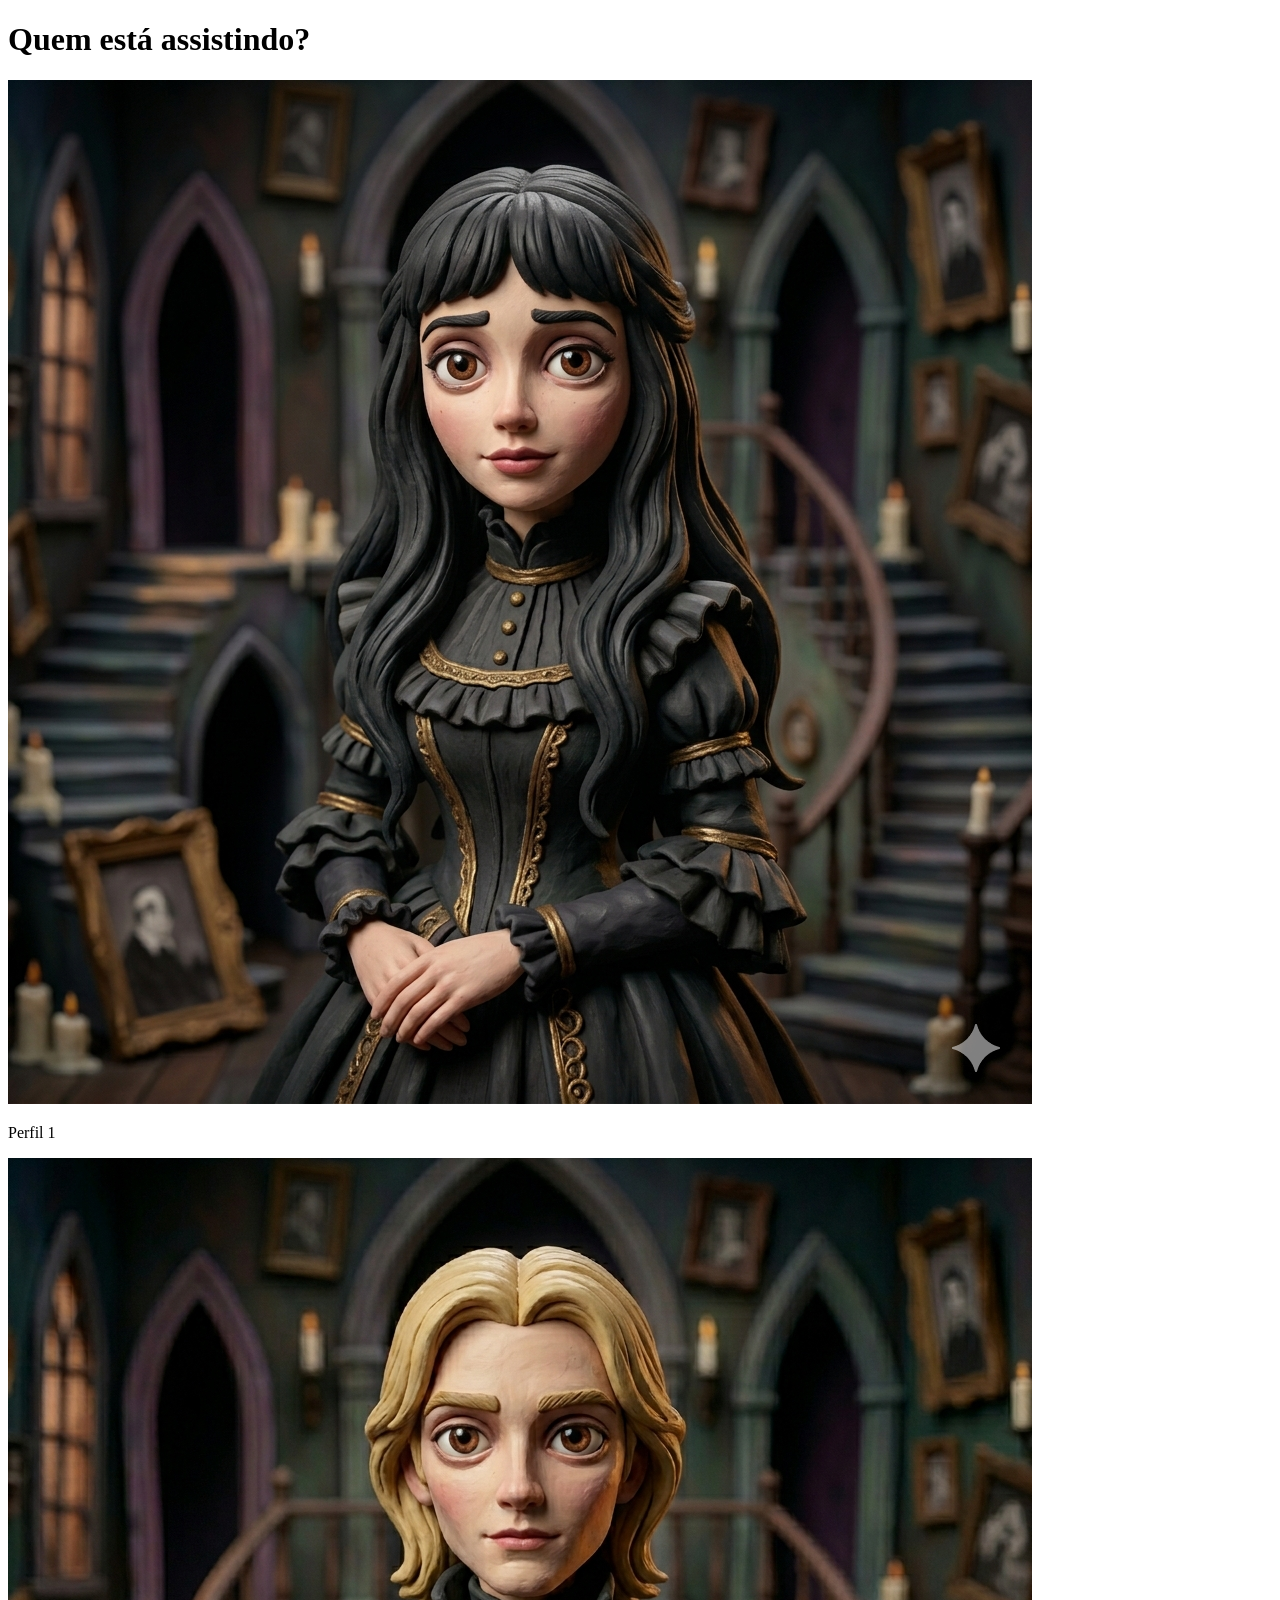
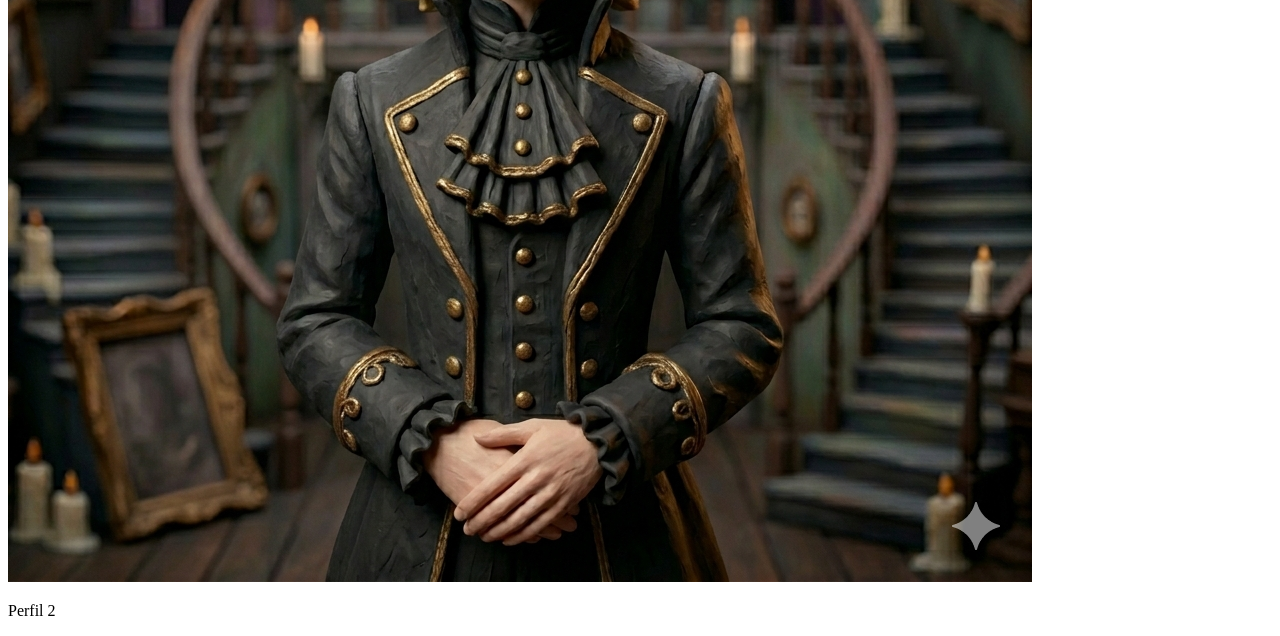
==== index.html @ 09abce7a "innitial commit" ====
<!DOCTYPE html>
<html lang="pt-BR">
<head>
    <meta charset="UTF-8">
    <meta name="viewport" content="width=device-width, initial-scale=1.0">
    <title>Netflix</title>
</head>
<body>
    <main>
        <h1>Quem está assistindo?</h1>
        <div class="profiles">
            <div class="profile">
                <img src="/assets/perfil1.png" alt="Perfil 1">
                <p>Perfil 1</p>
            </div>
            <div class="profile">
                <img src="/assets/perfil2.png" alt="Perfil 2">
                <p>Perfil 2</p>
            </div>
        </div>

    </main>
</body>
</html>
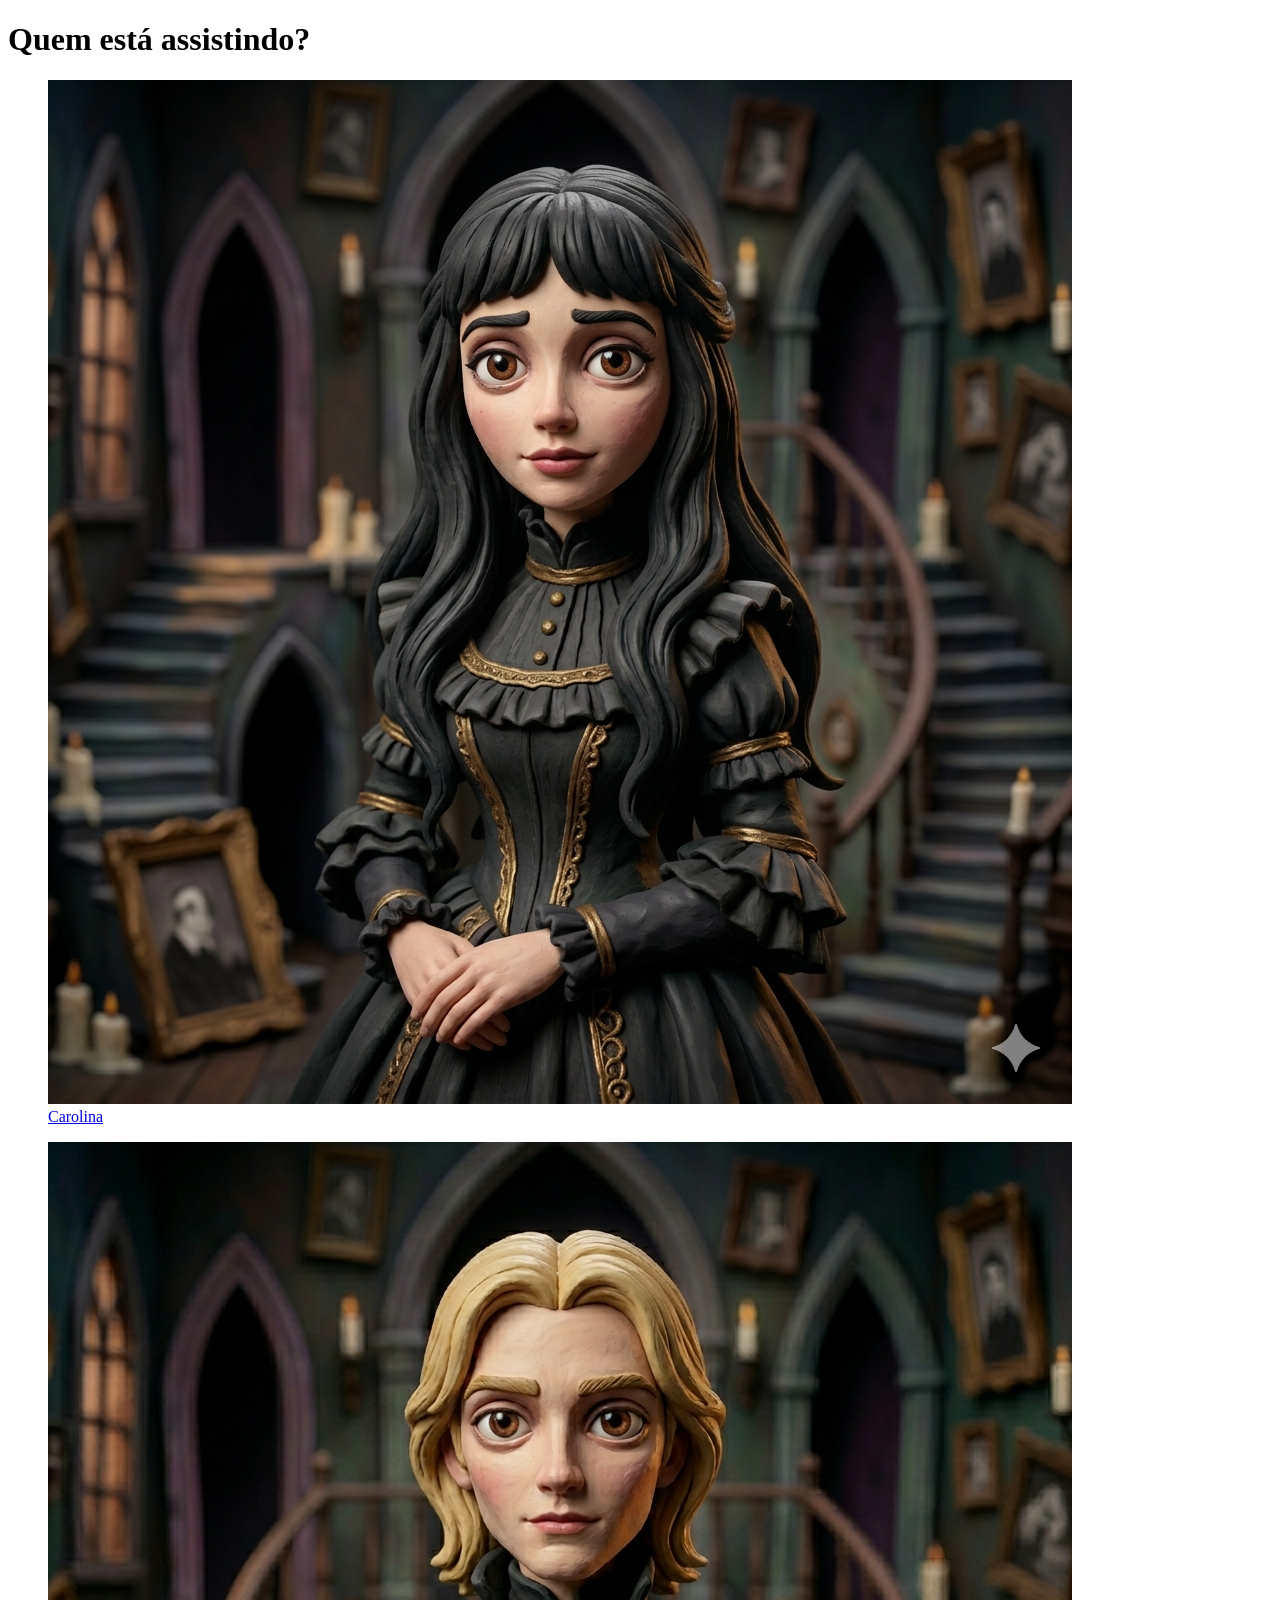
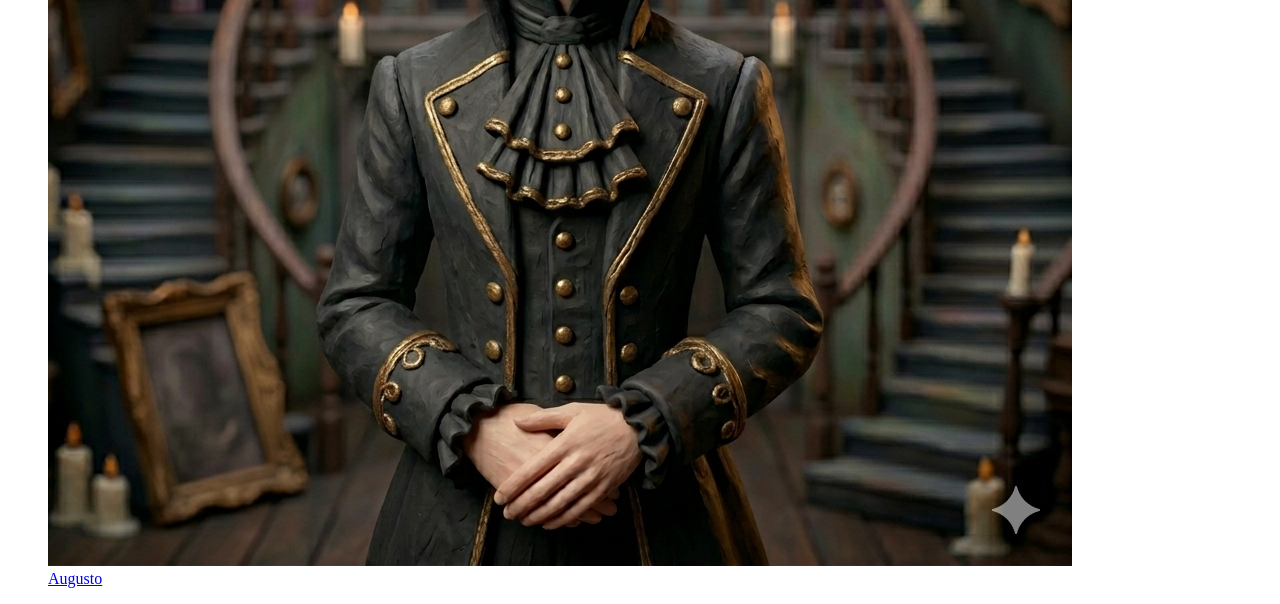
==== commit 825f681f: "refactor: enhance profile section using semantic elements" ====
--- a/index.html
+++ b/index.html
@@ -8,17 +8,25 @@
 <body>
     <main>
         <h1>Quem está assistindo?</h1>
-        <div class="profiles">
-            <div class="profile">
-                <img src="/assets/perfil1.png" alt="Perfil 1">
-                <p>Perfil 1</p>
-            </div>
-            <div class="profile">
-                <img src="/assets/perfil2.png" alt="Perfil 2">
-                <p>Perfil 2</p>
-            </div>
-        </div>
+        <section aria-label="Perfis disponíveis">
+            <nav class="profiles">
+                <a href="#" class="profile">
+                    <figure>
+                        <img src="/assets/perfil1.png" alt="Perfil principal">
+                        <figcaption>Carolina</figcaption>
+                    </figure>
+                </a>
+                <a href="#" class="profile">
+                    <figure>
+                        <img src="/assets/perfil2.png" alt="Perfil secundário">
+                        <figcaption>Augusto</figcaption>
+                    </figure>
+                </a>
+            
+            </nav>
+        </section>
+        
+    </main>
 
-    </main>
 </body>
 </html>
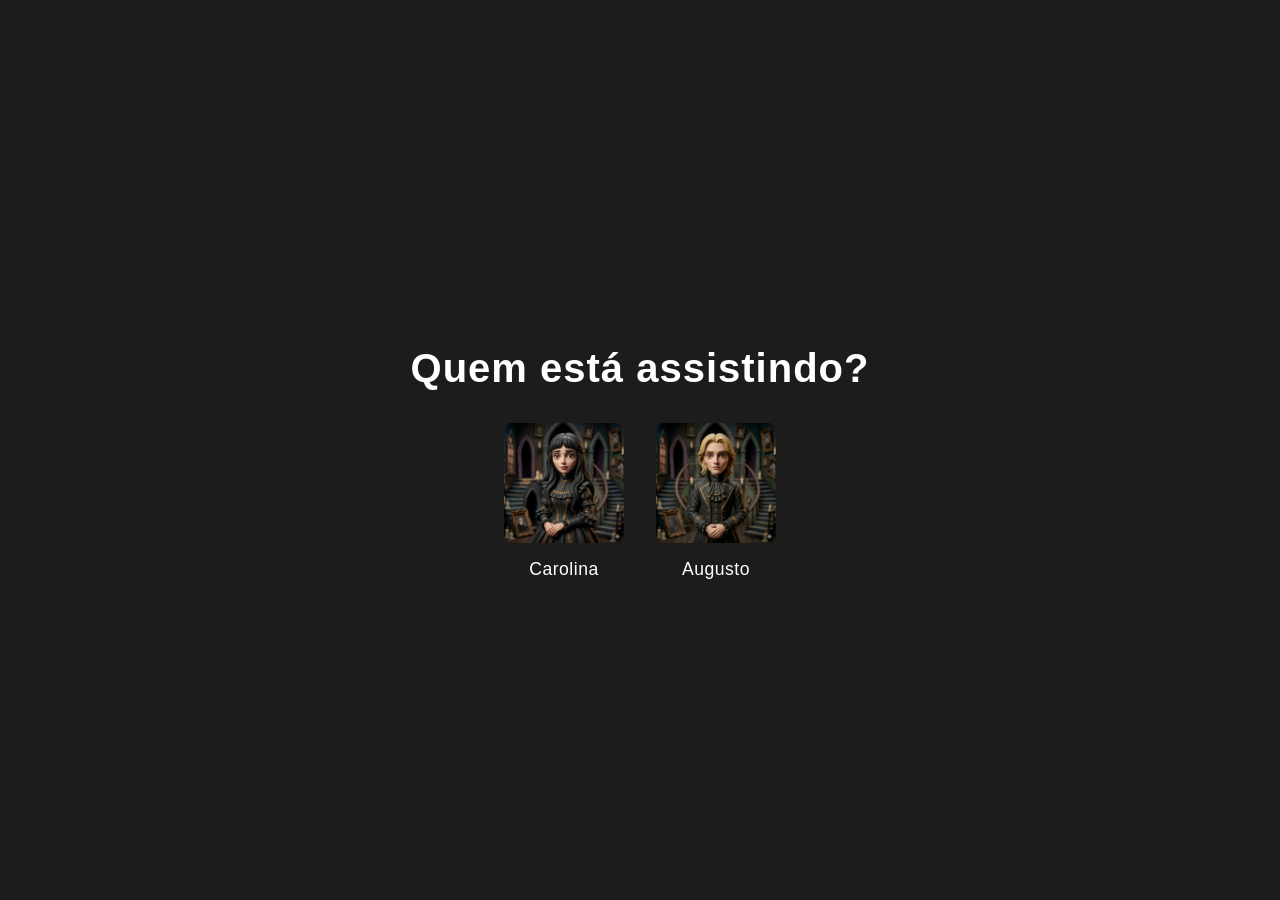
==== commit 73b7e35f: "style: implement Netflix-inspired layout for profile selection (commented by gemini)" ====
--- a/index.html
+++ b/index.html
@@ -1,13 +1,20 @@
 <!DOCTYPE html>
 <html lang="pt-BR">
+
 <head>
     <meta charset="UTF-8">
     <meta name="viewport" content="width=device-width, initial-scale=1.0">
+
+    <link rel="stylesheet" href="styles.css">
+
     <title>Netflix</title>
+
 </head>
+
 <body>
     <main>
         <h1>Quem está assistindo?</h1>
+        
         <section aria-label="Perfis disponíveis">
             <nav class="profiles">
                 <a href="#" class="profile">
@@ -22,11 +29,11 @@
                         <figcaption>Augusto</figcaption>
                     </figure>
                 </a>
-            
             </nav>
         </section>
         
     </main>
 
 </body>
+
 </html>
--- a/styles.css
+++ b/styles.css
@@ -0,0 +1,73 @@
+body {
+    background: #1d1c1c; /* Define a cor de fundo da página */
+    color: #fff; /* Define a cor do texto principal */
+    font-family: 'Segoe UI', Arial, Helvetica, sans-serif; /* Define a fonte usada no site */
+    margin: 0; /* Remove a margem padrão do body */
+    min-height: 100vh; /* Garante que o body ocupe pelo menos toda a altura da tela */
+}
+
+main {
+    display: flex; /* Usa flexbox para layout */
+    flex-direction: column; /* Organiza os elementos em coluna */
+    align-items: center; /* Centraliza os itens horizontalmente */
+    justify-content: center; /* Centraliza os itens verticalmente */
+    min-height: 100vh; /* Garante altura mínima de 100% da tela */
+}
+
+h1 {
+    font-size: 2.5rem; /* Define o tamanho da fonte do título */
+    font-weight: bold; /* Deixa o texto em negrito */
+    margin-bottom: 2rem; /* Espaço abaixo do título */
+    letter-spacing: 1px; /* Espaçamento entre letras */
+}
+
+section[aria-label="Perfis disponíveis"] {
+    width: 100%; /* Ocupa toda a largura disponível */
+    max-width: 600px; /* Limita a largura máxima */
+    display: flex; /* Usa flexbox */
+    justify-content: center; /* Centraliza os perfis */
+}
+
+nav.profiles {
+    display: flex; /* Usa flexbox para os perfis */
+    gap: 2rem; /* Espaço entre os perfis */
+}
+
+.profile:hover {
+    transform: scale(1.05); /* Aumenta o perfil ao passar o mouse */
+}
+
+.profile {
+    text-decoration: none; /* Remove sublinhado dos links */
+    color: #fff; /* Cor do texto dos links */
+    transition: transform 0.2s, box-shadow 0.2s; /* Suaviza animações de transformação e sombra */
+}
+
+figure {
+    margin: 0; /* Remove margem padrão */
+    display: flex; /* Usa flexbox */
+    flex-direction: column; /* Organiza em coluna */
+    align-items: center; /* Centraliza itens */
+}
+
+img {
+    width: 120px; /* Largura fixa da imagem */
+    height: 120px; /* Altura fixa da imagem */
+    border-radius: 8px; /* Bordas arredondadas */
+    object-fit: cover; /* Mantém proporção da imagem */
+    margin-bottom: 0.5rem; /* Espaço abaixo da imagem */
+    background: #222; /* Cor de fundo da imagem */
+    display: block; /* Exibe como bloco */
+    border: 1px transparent; /* Borda inicial invisível */
+}
+
+img:hover {
+    border: 1px solid #fff; /* Borda branca ao passar o mouse */
+}
+
+figcaption {
+    font-size: 1.1rem; /* Tamanho da fonte da legenda */
+    font-weight: 500; /* Peso da fonte */
+    margin-top: 0.5rem; /* Espaço acima da legenda */
+    letter-spacing: 0.5px; /* Espaçamento entre letras */
+}
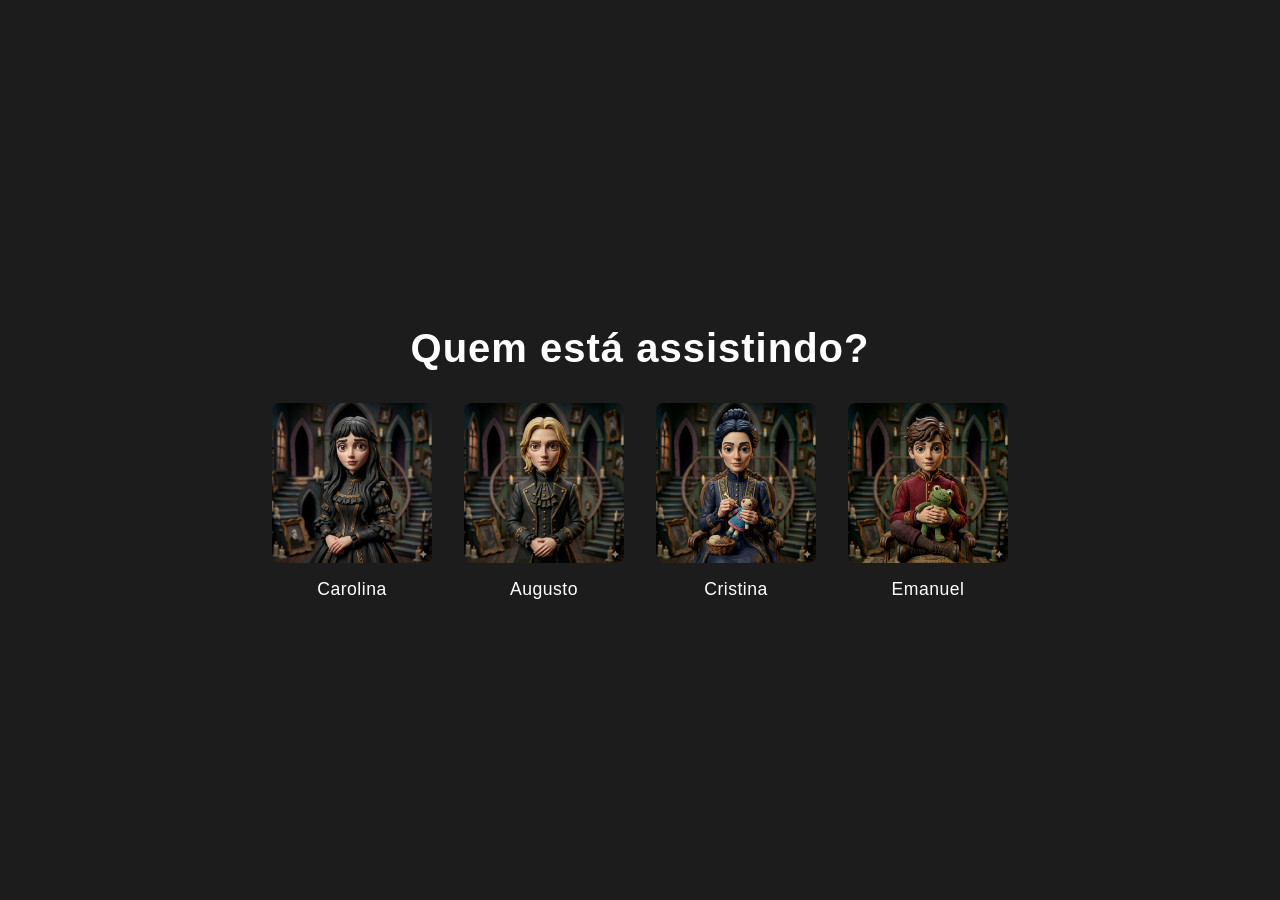
==== commit 5cf94a15: "feat: add new profiles and update layout with larger images" ====
--- a/index.html
+++ b/index.html
@@ -14,7 +14,7 @@
 <body>
     <main>
         <h1>Quem está assistindo?</h1>
-        
+
         <section aria-label="Perfis disponíveis">
             <nav class="profiles">
                 <a href="#" class="profile">
@@ -29,6 +29,18 @@
                         <figcaption>Augusto</figcaption>
                     </figure>
                 </a>
+                <a href="#" class="profile">
+                    <figure>
+                        <img src="/assets/perfil3.png" alt="Perfil terciário">
+                        <figcaption>Cristina</figcaption>
+                    </figure>
+                </a>
+                <a href="#" class="profile">
+                    <figure>
+                        <img src="/assets/perfil4.png" alt="Perfil quaternário">
+                        <figcaption>Emanuel</figcaption>
+                    </figure>
+                </a>
             </nav>
         </section>
         
--- a/styles.css
+++ b/styles.css
@@ -23,7 +23,7 @@
 
 section[aria-label="Perfis disponíveis"] {
     width: 100%; /* Ocupa toda a largura disponível */
-    max-width: 600px; /* Limita a largura máxima */
+    max-width: 800px; /* Limita a largura máxima */
     display: flex; /* Usa flexbox */
     justify-content: center; /* Centraliza os perfis */
 }
@@ -51,8 +51,8 @@
 }
 
 img {
-    width: 120px; /* Largura fixa da imagem */
-    height: 120px; /* Altura fixa da imagem */
+    width: 160px; /* Largura fixa da imagem */
+    height: 160px; /* Altura fixa da imagem */
     border-radius: 8px; /* Bordas arredondadas */
     object-fit: cover; /* Mantém proporção da imagem */
     margin-bottom: 0.5rem; /* Espaço abaixo da imagem */
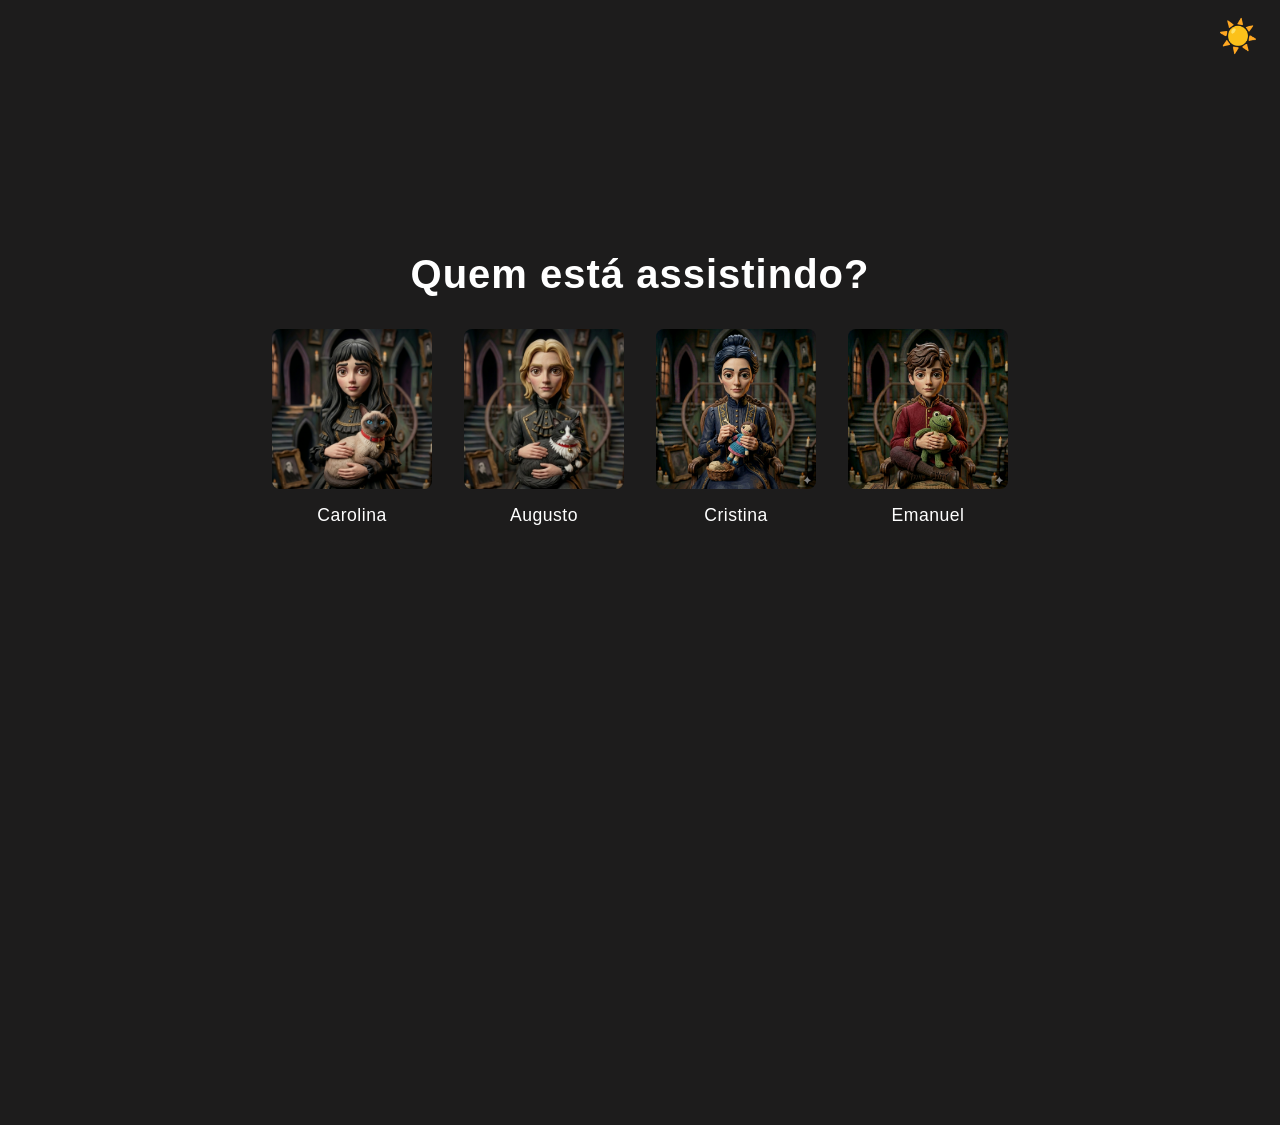
==== commit 89dbc547: "feat: implement dark and light mode toggle with localStorage persistence" ====
--- a/index.html
+++ b/index.html
@@ -13,6 +13,11 @@
 
 <body>
     <main>
+
+        <button id="theme-toggle" onclick="toggleTheme()" 
+        style="position:absolute;top:1rem;right:1rem;z-index:10;background:none;border:none;font-size:2rem;cursor:pointer" 
+        aria-label="Alternar tema"></button>
+
         <h1>Quem está assistindo?</h1>
 
         <section aria-label="Perfis disponíveis">
@@ -46,6 +51,7 @@
         
     </main>
 
+    <script src="theme.js"></script>
 </body>
 
 </html>
--- a/styles.css
+++ b/styles.css
@@ -10,7 +10,8 @@
     display: flex; /* Usa flexbox para layout */
     flex-direction: column; /* Organiza os elementos em coluna */
     align-items: center; /* Centraliza os itens horizontalmente */
-    justify-content: center; /* Centraliza os itens verticalmente */
+    justify-content: padding; /* Adiciona espaçamento entre os itens */
+    padding-top: 25vh; /* Espaço superior para centralizar verticalmente */
     min-height: 100vh; /* Garante altura mínima de 100% da tela */
 }
 
@@ -19,6 +20,7 @@
     font-weight: bold; /* Deixa o texto em negrito */
     margin-bottom: 2rem; /* Espaço abaixo do título */
     letter-spacing: 1px; /* Espaçamento entre letras */
+    
 }
 
 section[aria-label="Perfis disponíveis"] {
@@ -70,4 +72,45 @@
     font-weight: 500; /* Peso da fonte */
     margin-top: 0.5rem; /* Espaço acima da legenda */
     letter-spacing: 0.5px; /* Espaçamento entre letras */
+}
+
+/* Light mode */
+body.light-mode {
+    background: #f5f5f5; /* Cor de fundo clara */
+    color: #222; /* Cor do texto escura */
+}
+
+.light-mode .profile {
+    color: #222; /* Links escuros */
+}
+
+.light-mode img {
+    background: #eee; /* Fundo claro para imagens */
+    border: 1px solid #ccc; /* Borda clara */
+}
+
+.light-mode img:hover {
+    border: 1px solid #222; /* Borda escura ao passar o mouse */
+}
+
+
+/* Media Query para telas menores (celulares e tablets pequenos) */
+@media (max-width: 768px) {
+    h1 {
+        font-size: 1.8rem; /* Diminui um pouco o título no celular */
+        text-align: center;
+    }
+
+    nav.profiles {
+        display: flex;
+        flex-wrap: wrap; /* Permite que os itens quebrem para a linha de baixo */
+        justify-content: center; /* Centraliza os pares */
+        gap: 1.5rem; /* Espaço levemente menor entre os perfis no celular */
+        max-width: 400px; /* Limita a largura para forçar o encaixe de 2 em 2 */
+    }
+
+    img {
+        width: 130px; /* Reduz um pouco o tamanho da imagem para caber 2 lado a lado com folga */
+        height: 130px;
+    }
 }
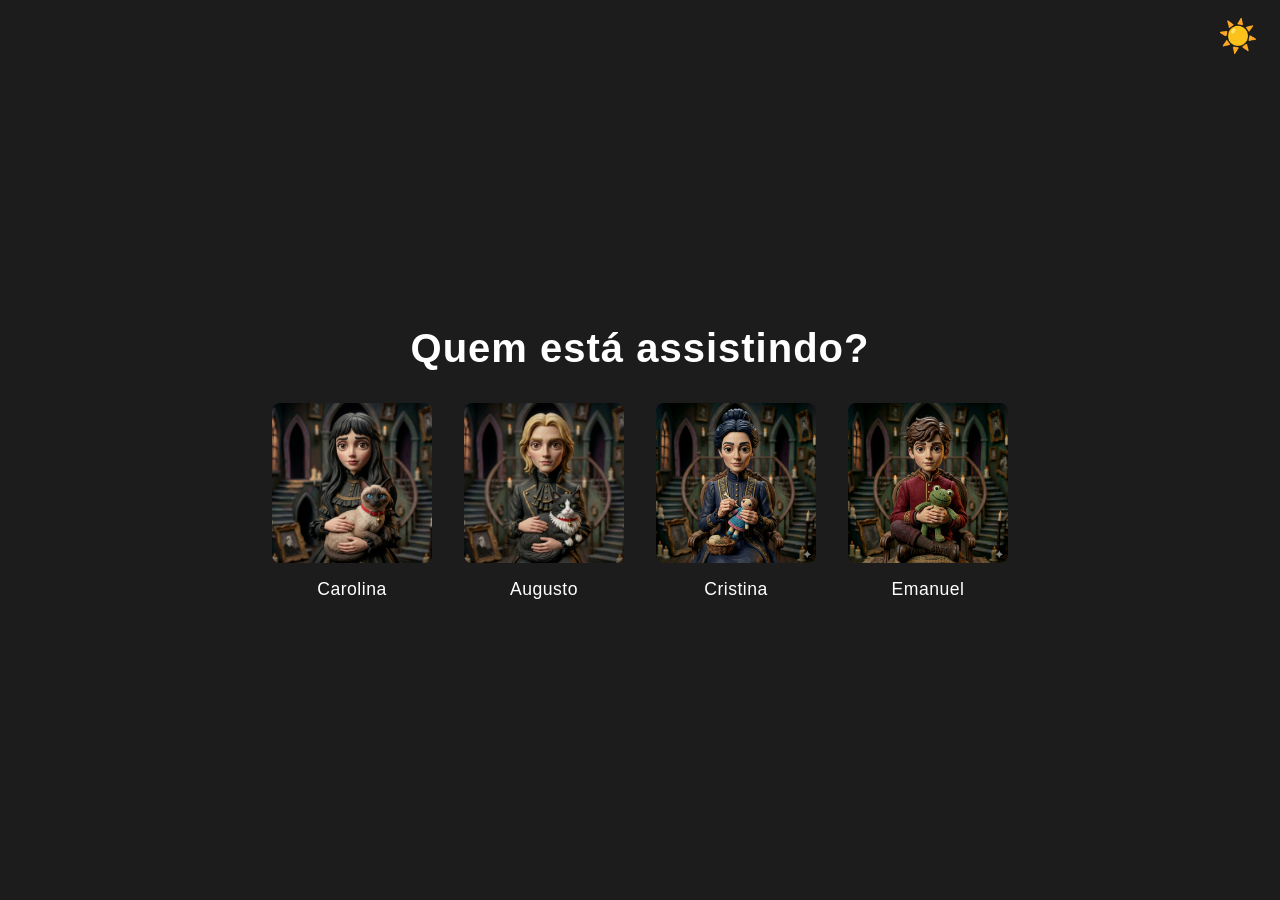
==== commit 7f8cefec: "feat: create movie catalog page with YouTube video previews, dynamic sliders and responsive cards" ====
--- a/index.html
+++ b/index.html
@@ -22,7 +22,7 @@
 
         <section aria-label="Perfis disponíveis">
             <nav class="profiles">
-                <a href="#" class="profile">
+                <a href="catalogo/catalogo.html" class="profile">
                     <figure>
                         <img src="/assets/perfil1.png" alt="Perfil principal">
                         <figcaption>Carolina</figcaption>
--- a/styles.css
+++ b/styles.css
@@ -7,12 +7,13 @@
 }
 
 main {
-    display: flex; /* Usa flexbox para layout */
-    flex-direction: column; /* Organiza os elementos em coluna */
-    align-items: center; /* Centraliza os itens horizontalmente */
-    justify-content: padding; /* Adiciona espaçamento entre os itens */
-    padding-top: 25vh; /* Espaço superior para centralizar verticalmente */
-    min-height: 100vh; /* Garante altura mínima de 100% da tela */
+    display: flex;
+    flex-direction: column;
+    align-items: center;
+    justify-content: center; /* Centraliza verticalmente sem empurrar */
+    height: 100vh; /* Usa a altura exata da tela */
+    overflow: hidden; /* Garante que nenhuma barra de scroll apareça */
+    margin: 0;
 }
 
 h1 {
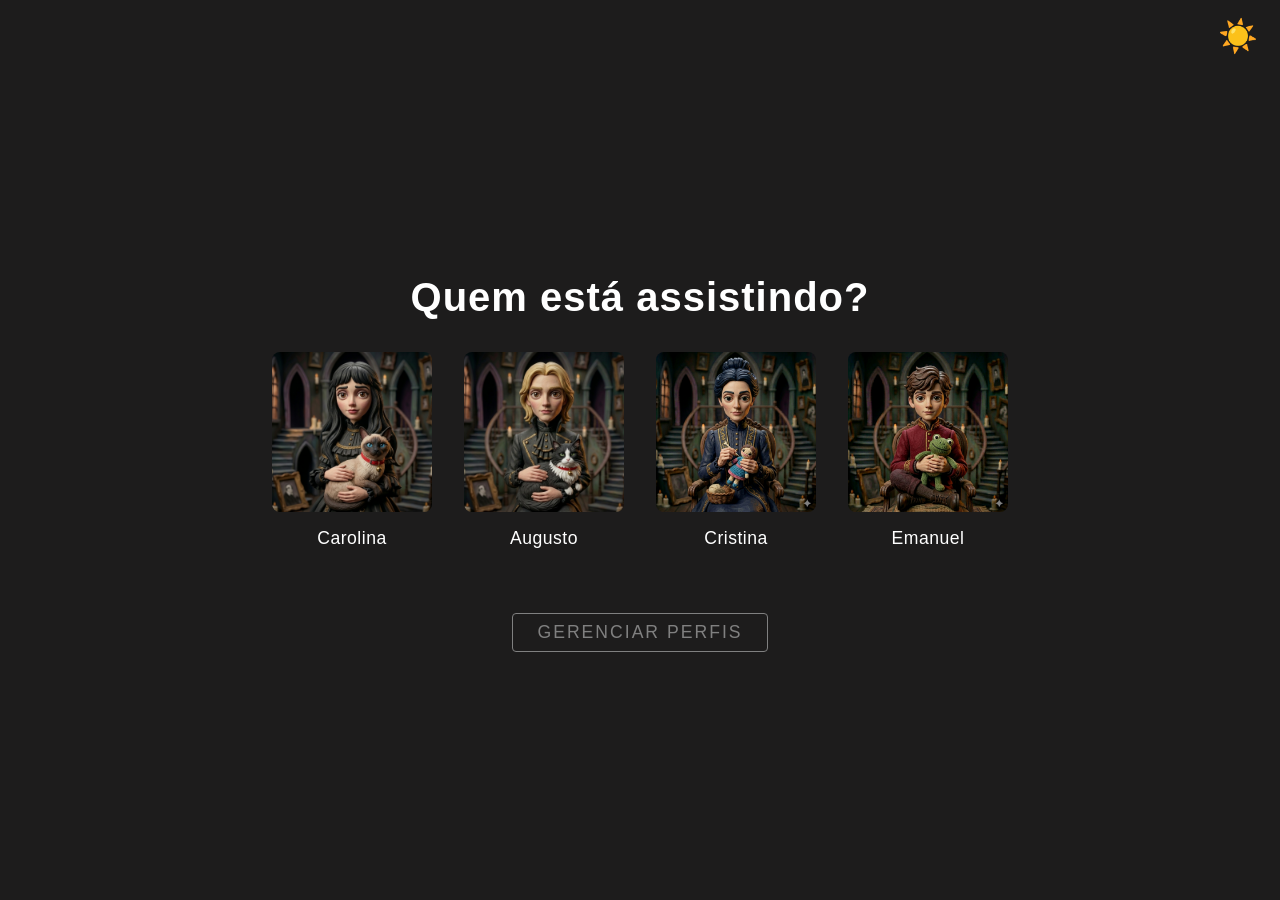
==== commit 64cf184b: "feat: implement profile management button component" ====
--- a/index.html
+++ b/index.html
@@ -49,8 +49,14 @@
             </nav>
         </section>
         
+        <section aria-label="Perfis disponíveis">
+            <nav class="profiles">
+            </nav>
+            <button class="manage-profiles">Gerenciar perfis</button>
+        </section>
     </main>
 
+    <script src="js/index.js"></script>
     <script src="theme.js"></script>
 </body>
 
--- a/styles.css
+++ b/styles.css
@@ -94,6 +94,30 @@
     border: 1px solid #222; /* Borda escura ao passar o mouse */
 }
 
+section[aria-label="Perfis disponíveis"] {
+    display: flex;
+    flex-direction: column; /* Organiza perfis em cima e botão embaixo */
+    align-items: center;
+    gap: 4rem; /* Cria um espaçamento elegante entre os perfis e o botão */
+}
+
+.manage-profiles {
+    background: transparent;
+    color: gray; /* Cor padrão do botão na Netflix */
+    border: 1px solid gray;
+    padding: 0.5rem 1.5rem;
+    font-size: 1.1rem; /* Mesma medida do nome dos perfis */
+    letter-spacing: 2px;
+    text-transform: uppercase;
+    cursor: pointer;
+    transition: all 0.3s ease;
+    border-radius: 4px; /* Borda levemente arredondada como solicitado */
+}
+
+.manage-profiles:hover {
+    color: #fff;
+    border-color: #fff;
+}
 
 /* Media Query para telas menores (celulares e tablets pequenos) */
 @media (max-width: 768px) {
